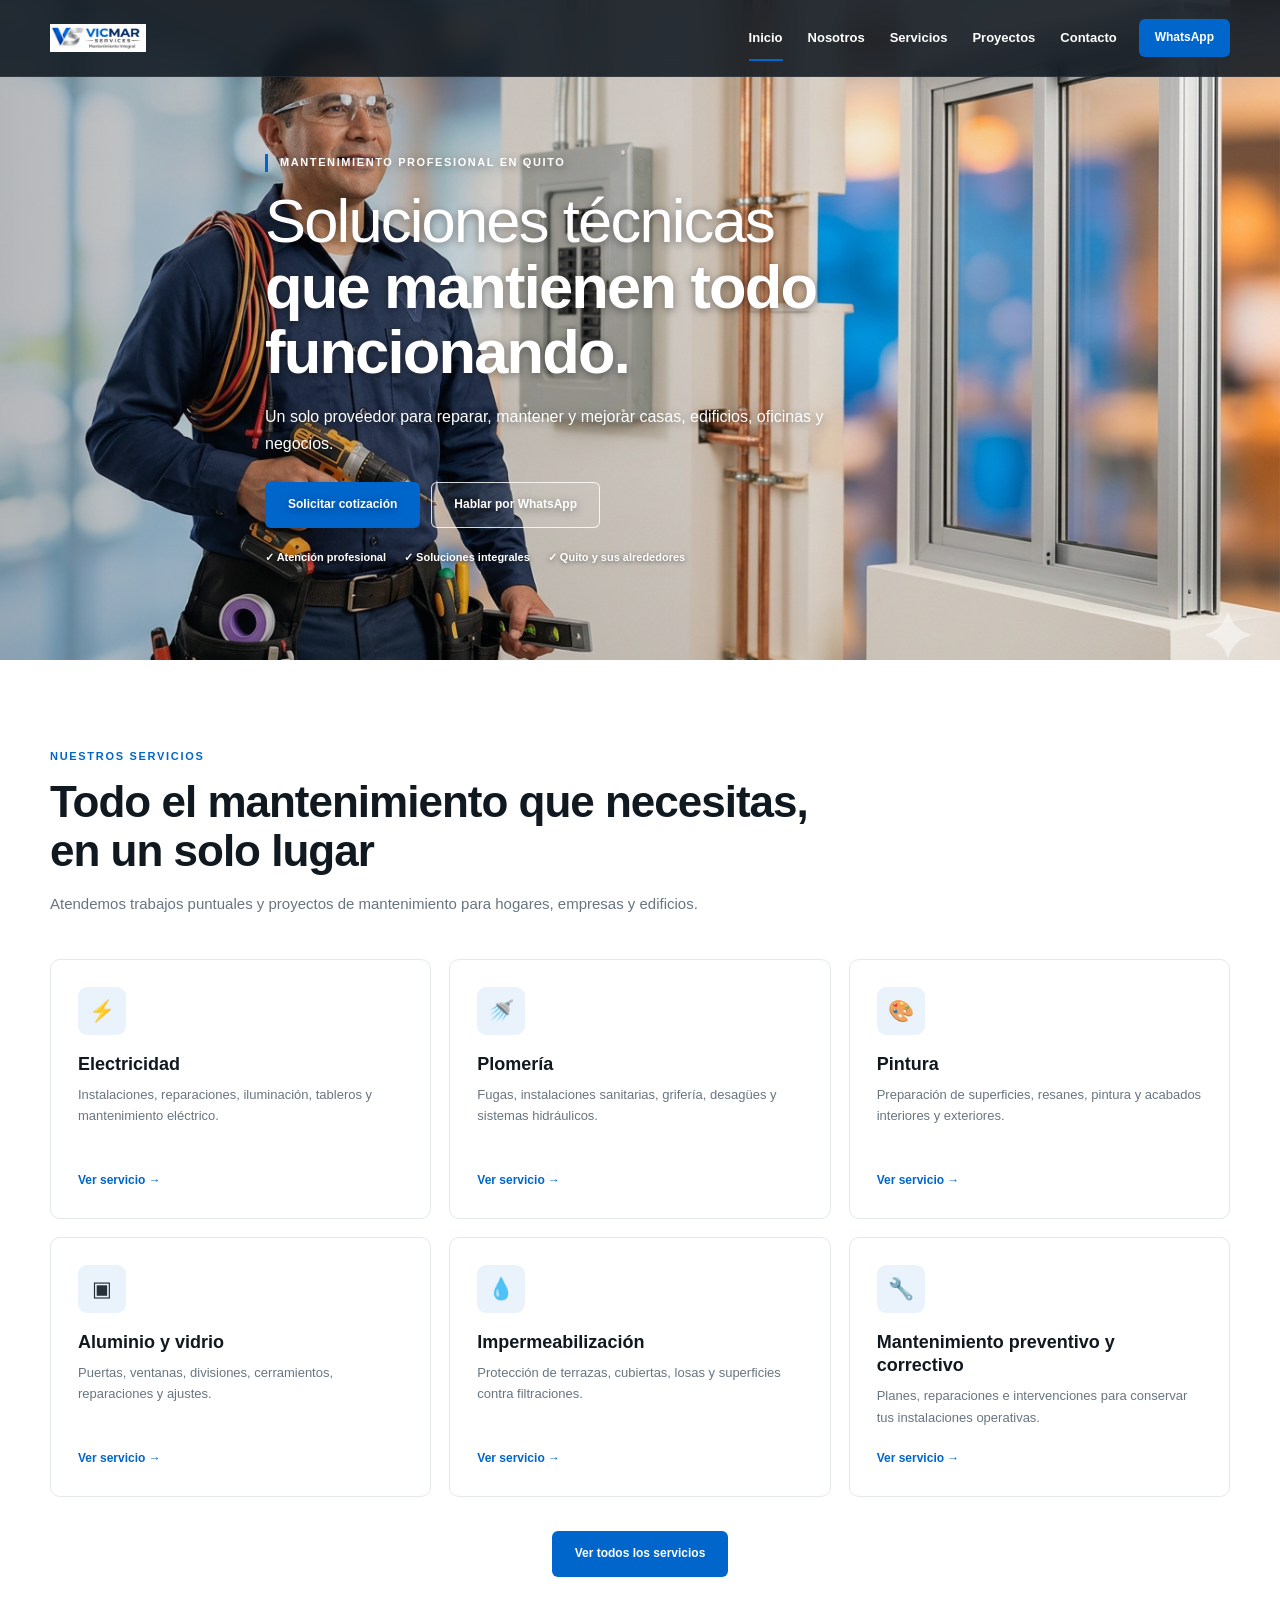
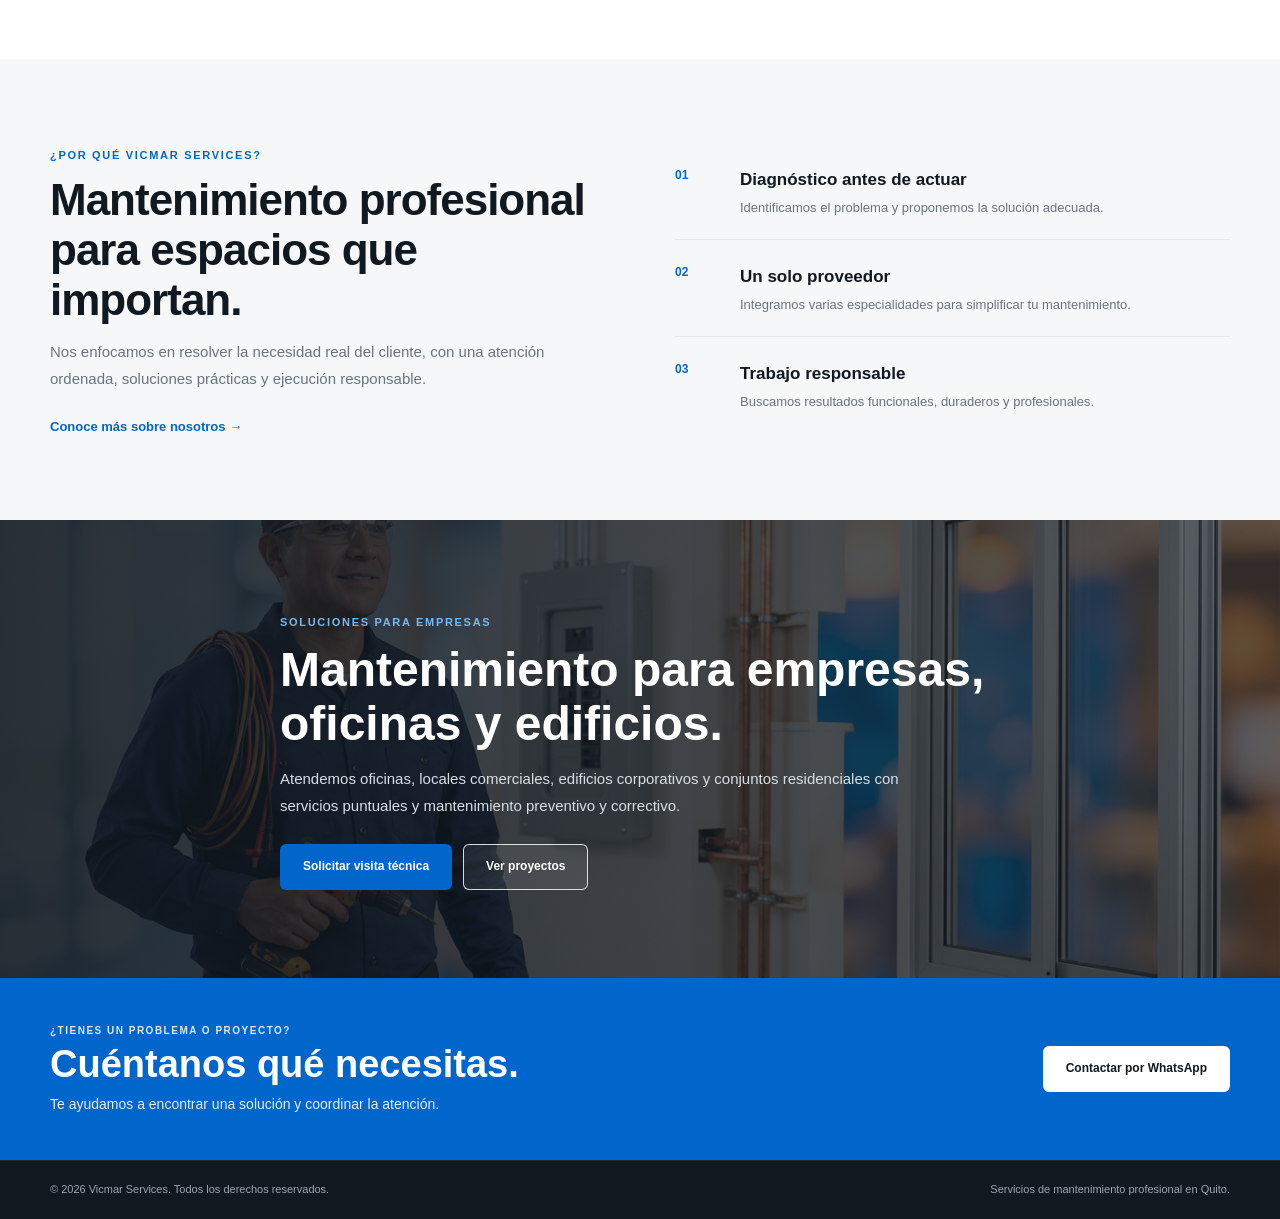
==== index.html @ e174d80f "Change brand logo image width in index.html Updated brand logo image width to 320 pixels." ====
<!DOCTYPE html>
<html lang="es">
<head>
    <meta charset="UTF-8">
    <meta name="viewport" content="width=device-width, initial-scale=1.0">

    <title>Vicmar Services | Mantenimiento Profesional en Quito</title>
    <meta name="description" content="Vicmar Services: mantenimiento profesional en Quito para casas, edificios, oficinas y negocios. Electricidad, plomería, pintura, aluminio y vidrio, impermeabilización y mantenimiento preventivo y correctivo.">
    <meta name="keywords" content="mantenimiento Quito, mantenimiento integral Quito, electricidad Quito, plomería Quito, pintura Quito, aluminio y vidrio Quito, impermeabilización Quito, Vicmar Services">
    <meta name="author" content="Vicmar Services">
    <meta name="robots" content="index, follow">
    <meta name="theme-color" content="#101820">

    <link rel="canonical" href="https://www.vicmarserv.com/">

    <meta property="og:type" content="website">
    <meta property="og:locale" content="es_EC">
    <meta property="og:title" content="Vicmar Services | Mantenimiento Profesional en Quito">
    <meta property="og:description" content="Soluciones profesionales de mantenimiento para casas, edificios, oficinas y negocios en Quito.">
    <meta property="og:url" content="https://www.vicmarserv.com/">
    <meta property="og:image" content="https://www.vicmarserv.com/img/hero.png">

    <meta name="twitter:card" content="summary_large_image">
    <meta name="twitter:title" content="Vicmar Services | Mantenimiento Profesional en Quito">
    <meta name="twitter:description" content="Mantenimiento profesional para casas, edificios, oficinas y negocios en Quito.">
    <meta name="twitter:image" content="https://www.vicmarserv.com/img/hero.png">

    <link rel="icon" href="img/icono2.png" type="image/png">
    <link rel="preload" as="image" href="img/hero.png">
    <link rel="stylesheet" href="css/style.css">

    <script type="application/ld+json">
    {
        "@context": "https://schema.org",
        "@type": "LocalBusiness",
        "name": "Vicmar Services",
        "url": "https://www.vicmarserv.com/",
        "image": "https://www.vicmarserv.com/img/hero.png",
        "telephone": "+593992705273",
        "description": "Servicios profesionales de mantenimiento para casas, edificios, oficinas y negocios en Quito.",
        "areaServed": "Quito, Ecuador",
        "priceRange": "$$"
    }
    </script>
</head>

<body>
    <a href="#contenido" class="skip-link">Ir al contenido principal</a>

    <header class="header">
        <div class="container nav-container">
            <a href="index.html" class="brand-logo" aria-label="Vicmar Services - Inicio">
                <img src="img/leyenda1.png" alt="Vicmar Services" class="brand-logo-img" width="320" height="70">
            </a>

            <nav class="nav" id="mainNav" aria-label="Navegación principal">
                <a href="index.html" class="active" aria-current="page">Inicio</a>
                <a href="nosotros.html">Nosotros</a>
                <a href="servicios.html">Servicios</a>
                <a href="proyectos.html">Proyectos</a>
                <a href="contacto.html">Contacto</a>
            </nav>

            <a href="https://wa.me/593992705273?text=Hola%20Vicmar%20Services,%20quiero%20solicitar%20información%20sobre%20un%20servicio." target="_blank" rel="noopener noreferrer" class="nav-whatsapp" aria-label="Contactar a Vicmar Services por WhatsApp">WhatsApp</a>

            <button class="menu-toggle" id="menuToggle" type="button" aria-label="Abrir menú" aria-controls="mainNav" aria-expanded="false">
                <span aria-hidden="true">☰</span>
            </button>
        </div>
    </header>

    <main id="contenido">
        <section class="hero" aria-labelledby="hero-title">
            <img src="img/hero.png" alt="Técnico de Vicmar Services realizando mantenimiento profesional" class="hero-image" fetchpriority="high" decoding="async">
            <div class="hero-overlay" aria-hidden="true"></div>

            <div class="container hero-content">
                <span class="hero-tag">MANTENIMIENTO PROFESIONAL EN QUITO</span>
                <h1 id="hero-title">Soluciones técnicas <strong>que mantienen todo funcionando.</strong></h1>
                <p>Un solo proveedor para reparar, mantener y mejorar casas, edificios, oficinas y negocios.</p>

                <div class="hero-buttons">
                    <a href="contacto.html" class="btn btn-primary">Solicitar cotización</a>
                    <a href="https://wa.me/593992705273?text=Hola%20Vicmar%20Services,%20quiero%20una%20cotización." target="_blank" rel="noopener noreferrer" class="btn btn-outline">Hablar por WhatsApp</a>
                </div>

                <div class="hero-trust" aria-label="Ventajas de Vicmar Services">
                    <span>✓ Atención profesional</span>
                    <span>✓ Soluciones integrales</span>
                    <span>✓ Quito y sus alrededores</span>
                </div>
            </div>
        </section>

        <section class="section" aria-labelledby="servicios-title">
            <div class="container">
                <div class="section-header">
                    <span class="section-tag">NUESTROS SERVICIOS</span>
                    <h2 id="servicios-title">Todo el mantenimiento que necesitas, en un solo lugar</h2>
                    <p>Atendemos trabajos puntuales y proyectos de mantenimiento para hogares, empresas y edificios.</p>
                </div>

                <div class="services-grid">
                    <article class="service-card">
                        <div class="service-icon" aria-hidden="true">⚡</div>
                        <h3>Electricidad</h3>
                        <p>Instalaciones, reparaciones, iluminación, tableros y mantenimiento eléctrico.</p>
                        <a href="servicios.html">Ver servicio →</a>
                    </article>

                    <article class="service-card">
                        <div class="service-icon" aria-hidden="true">🚿</div>
                        <h3>Plomería</h3>
                        <p>Fugas, instalaciones sanitarias, grifería, desagües y sistemas hidráulicos.</p>
                        <a href="servicios.html">Ver servicio →</a>
                    </article>

                    <article class="service-card">
                        <div class="service-icon" aria-hidden="true">🎨</div>
                        <h3>Pintura</h3>
                        <p>Preparación de superficies, resanes, pintura y acabados interiores y exteriores.</p>
                        <a href="servicios.html">Ver servicio →</a>
                    </article>

                    <article class="service-card">
                        <div class="service-icon" aria-hidden="true">▣</div>
                        <h3>Aluminio y vidrio</h3>
                        <p>Puertas, ventanas, divisiones, cerramientos, reparaciones y ajustes.</p>
                        <a href="servicios.html">Ver servicio →</a>
                    </article>

                    <article class="service-card">
                        <div class="service-icon" aria-hidden="true">💧</div>
                        <h3>Impermeabilización</h3>
                        <p>Protección de terrazas, cubiertas, losas y superficies contra filtraciones.</p>
                        <a href="servicios.html">Ver servicio →</a>
                    </article>

                    <article class="service-card">
                        <div class="service-icon" aria-hidden="true">🔧</div>
                        <h3>Mantenimiento preventivo y correctivo</h3>
                        <p>Planes, reparaciones e intervenciones para conservar tus instalaciones operativas.</p>
                        <a href="servicios.html">Ver servicio →</a>
                    </article>
                </div>

                <div class="section-action">
                    <a href="servicios.html" class="btn btn-primary">Ver todos los servicios</a>
                </div>
            </div>
        </section>

        <section class="section section-light" aria-labelledby="porque-title">
            <div class="container">
                <div class="two-columns">
                    <div>
                        <span class="section-tag">¿POR QUÉ VICMAR SERVICES?</span>
                        <h2 id="porque-title">Mantenimiento profesional para espacios que importan.</h2>
                        <p>Nos enfocamos en resolver la necesidad real del cliente, con una atención ordenada, soluciones prácticas y ejecución responsable.</p>
                        <a href="nosotros.html" class="text-link">Conoce más sobre nosotros →</a>
                    </div>

                    <div class="features">
                        <div class="feature">
                            <span aria-hidden="true">01</span>
                            <div>
                                <h3>Diagnóstico antes de actuar</h3>
                                <p>Identificamos el problema y proponemos la solución adecuada.</p>
                            </div>
                        </div>
                        <div class="feature">
                            <span aria-hidden="true">02</span>
                            <div>
                                <h3>Un solo proveedor</h3>
                                <p>Integramos varias especialidades para simplificar tu mantenimiento.</p>
                            </div>
                        </div>
                        <div class="feature">
                            <span aria-hidden="true">03</span>
                            <div>
                                <h3>Trabajo responsable</h3>
                                <p>Buscamos resultados funcionales, duraderos y profesionales.</p>
                            </div>
                        </div>
                    </div>
                </div>
            </div>
        </section>

        <section class="corporate-section" aria-labelledby="corporate-title">
            <div class="container corporate-content">
                <span class="section-tag">SOLUCIONES PARA EMPRESAS</span>
                <h2 id="corporate-title">Mantenimiento para empresas, oficinas y edificios.</h2>
                <p>Atendemos oficinas, locales comerciales, edificios corporativos y conjuntos residenciales con servicios puntuales y mantenimiento preventivo y correctivo.</p>
                <div class="hero-buttons">
                    <a href="contacto.html" class="btn btn-primary">Solicitar visita técnica</a>
                    <a href="proyectos.html" class="btn btn-outline">Ver proyectos</a>
                </div>
            </div>
        </section>

        <section class="cta" aria-labelledby="cta-title">
            <div class="container cta-content">
                <div>
                    <span>¿TIENES UN PROBLEMA O PROYECTO?</span>
                    <h2 id="cta-title">Cuéntanos qué necesitas.</h2>
                    <p>Te ayudamos a encontrar una solución y coordinar la atención.</p>
                </div>
                <a href="https://wa.me/593992705273?text=Hola%20Vicmar%20Services,%20quiero%20solicitar%20un%20servicio." target="_blank" rel="noopener noreferrer" class="btn btn-white" aria-label="Contactar a Vicmar Services por WhatsApp">Contactar por WhatsApp</a>
            </div>
        </section>
    </main>

    <footer class="footer-bottom">
        <div class="footer-bottom-container">
            <p>© 2026 Vicmar Services. Todos los derechos reservados.</p>
            <p>Servicios de mantenimiento profesional en Quito.</p>
        </div>
    </footer>

    <script src="js/main.js"></script>
</body>
</html>
---- css/style.css ----
/* =========================================================
   VICMAR SERVICES — STYLE.CSS PRO FINAL
   Diseño corporativo · Conversión · Responsive
========================================================= */
:root{--blue:#0066cc;--blue-dark:#0052a3;--blue-light:#eaf3fb;--dark:#101820;--dark-soft:#1c2933;--text:#27313a;--text-light:#687580;--white:#fff;--light:#f5f7f9;--border:#e3e8ec;--radius:10px;--shadow:0 12px 32px rgba(16,24,32,.09);--transition:.3s ease}
*{margin:0;padding:0;box-sizing:border-box}
html{scroll-behavior:smooth}
body{font-family:Arial,Helvetica,sans-serif;color:var(--text);background:var(--white);line-height:1.6;overflow-x:hidden}
img{display:block;max-width:100%}a{color:inherit;text-decoration:none}button,input,textarea{font:inherit}button{border:0}
.container{width:min(1180px,calc(100% - 50px));margin:auto}

/* HEADER */
.header{position:absolute;inset:0 0 auto;width:100%;z-index:1000;background:rgba(16,24,32,.88);backdrop-filter:blur(10px);border-bottom:1px solid rgba(255,255,255,.08)}
.nav-container{min-height:76px;display:flex;align-items:center;gap:22px}
.brand-logo{display:flex;align-items:center;flex:0 0 138px;width:138px;height:76px}
.brand-logo-img{width:auto;height:28px;max-width:128px;object-fit:contain}
.nav{display:flex;align-items:center;justify-content:flex-end;gap:25px;margin-left:auto}
.nav a{position:relative;display:flex;align-items:center;height:76px;color:#fff;font-size:13px;font-weight:600;white-space:nowrap;transition:color var(--transition)}
.nav a:after{content:"";position:absolute;left:0;bottom:15px;width:0;height:2px;background:var(--blue);transition:width var(--transition)}
.nav a:hover:after,.nav a.active:after{width:100%}
.nav-whatsapp{display:inline-flex;align-items:center;justify-content:center;height:38px;padding:0 16px;background:var(--blue);color:#fff;border-radius:6px;font-size:12px;font-weight:700;white-space:nowrap;transition:all var(--transition)}
.nav-whatsapp:hover{background:var(--blue-dark);transform:translateY(-2px)}
.menu-toggle{display:none;width:42px;height:42px;margin-left:auto;background:transparent;color:#fff;font-size:27px;cursor:pointer}

/* HERO */
.hero{position:relative;min-height:660px;display:flex;align-items:center;overflow:hidden;background:var(--dark)}
.hero-image{position:absolute;inset:0;width:100%;height:100%;max-width:none;object-fit:cover;object-position:center center;z-index:0}
.hero-overlay{position:absolute;inset:0;z-index:1;background:linear-gradient(90deg,rgba(10,18,25,.30) 0%,rgba(10,18,25,.13) 40%,rgba(10,18,25,.035) 72%,rgba(10,18,25,0) 100%)}
.hero-content{position:relative;z-index:2;max-width:750px;padding-top:55px;color:#fff;text-shadow:0 2px 8px rgba(0,0,0,.42);animation:fadeUp .8s ease both}
.hero-tag{display:inline-block;margin-bottom:16px;padding-left:12px;border-left:3px solid var(--blue);color:#fff;font-size:11px;font-weight:800;letter-spacing:1.6px}
.hero h1{margin:0 0 19px;color:#fff;font-size:clamp(40px,4.8vw,64px);line-height:1.07;letter-spacing:-1.8px;font-weight:400}
.hero h1 strong{display:block;font-weight:800}
.hero p{max-width:590px;margin:0 0 25px;color:#fff;font-size:16px;line-height:1.65}
.hero-buttons{display:flex;align-items:center;gap:11px;flex-wrap:wrap}
.btn{min-height:46px;display:inline-flex;align-items:center;justify-content:center;padding:0 22px;border:1px solid transparent;border-radius:6px;font-size:12px;font-weight:700;cursor:pointer;transition:all var(--transition)}
.btn-primary{background:var(--blue);color:#fff}.btn-primary:hover{background:var(--blue-dark);transform:translateY(-2px);box-shadow:0 8px 20px rgba(0,102,204,.25)}
.btn-outline{background:rgba(255,255,255,.08);border-color:rgba(255,255,255,.82);color:#fff}.btn-outline:hover{background:#fff;color:var(--dark)}
.btn-white{background:#fff;color:var(--dark)}.btn-white:hover{transform:translateY(-2px)}
.hero-trust{display:flex;flex-wrap:wrap;gap:8px 18px;margin-top:21px;color:#fff;font-size:11px;font-weight:700;text-shadow:0 1px 5px rgba(0,0,0,.55)}
.hero-trust span{display:inline-flex;align-items:center;gap:5px}

/* SECCIONES */
.section{padding:82px 0}.section-light{background:var(--light)}
.section-header{max-width:760px;margin-bottom:42px}.section-tag{display:inline-block;margin-bottom:11px;color:var(--blue);font-size:11px;font-weight:800;letter-spacing:1.7px}
.section-header h2,.two-columns h2,.contact-info h2{margin:0 0 15px;color:var(--dark);font-size:clamp(30px,3.8vw,44px);line-height:1.13;letter-spacing:-1px}
.section-header p{color:var(--text-light);font-size:15px;line-height:1.7}.section-action{display:flex;justify-content:center;margin-top:34px}

/* SERVICIOS */
.services-grid{display:grid;grid-template-columns:repeat(3,1fr);gap:18px}.service-card{display:flex;flex-direction:column;padding:27px;min-height:260px;background:#fff;border:1px solid var(--border);border-radius:var(--radius);transition:all var(--transition)}
.service-card:hover{transform:translateY(-5px);border-color:rgba(0,102,204,.25);box-shadow:var(--shadow)}.service-icon{width:48px;height:48px;display:flex;align-items:center;justify-content:center;margin-bottom:18px;background:var(--blue-light);border-radius:9px;font-size:21px}.service-card h3{margin-bottom:8px;color:var(--dark);font-size:18px;line-height:1.3}.service-card p{margin-bottom:16px;color:var(--text-light);font-size:13px;line-height:1.65}.service-card a{margin-top:auto;color:var(--blue);font-size:12px;font-weight:700}.service-card a:hover{color:var(--blue-dark)}

/* DOS COLUMNAS */
.two-columns{display:grid;grid-template-columns:1fr 1fr;gap:70px;align-items:center}.two-columns>div:first-child>p{max-width:620px;margin-bottom:21px;color:var(--text-light);font-size:15px;line-height:1.75}.text-link{color:var(--blue);font-size:13px;font-weight:700}.text-link:hover{color:var(--blue-dark)}.features{display:flex;flex-direction:column;gap:23px}.feature{display:grid;grid-template-columns:48px 1fr;gap:17px;padding-bottom:21px;border-bottom:1px solid var(--border)}.feature:last-child{padding-bottom:0;border-bottom:0}.feature>span{color:var(--blue);font-size:12px;font-weight:800}.feature h3{margin-bottom:4px;color:var(--dark);font-size:17px}.feature p{color:var(--text-light);font-size:13px}

/* CORPORATIVO */
.corporate-section{position:relative;padding:88px 0;color:#fff;background:linear-gradient(90deg,rgba(16,24,32,.90),rgba(16,24,32,.66)),url("../img/hero.png") center/cover no-repeat}.corporate-content{max-width:720px}.corporate-content .section-tag{color:#78baf0}.corporate-content h2{margin-bottom:16px;font-size:clamp(32px,4vw,48px);line-height:1.12}.corporate-content p{max-width:640px;margin-bottom:25px;color:#d7dfe6;font-size:15px;line-height:1.75}

/* CTA */
.cta{padding:45px 0;background:var(--blue);color:#fff}.cta-content{display:flex;align-items:center;justify-content:space-between;gap:28px}.cta-content>div>span{display:block;margin-bottom:5px;color:#d8eaff;font-size:10px;font-weight:800;letter-spacing:1.5px}.cta h2{font-size:clamp(27px,3.5vw,38px);line-height:1.1}.cta p{margin-top:7px;color:#e2efff;font-size:14px}

/* PAGINAS INTERNAS */
.page-hero{padding:150px 0 75px;color:#fff;background:linear-gradient(135deg,#101820,#1c2c38)}.page-hero .section-tag{color:#72b6ed}.page-hero h1{max-width:850px;margin-bottom:15px;font-size:clamp(40px,5vw,60px);line-height:1.1;letter-spacing:-1.5px}.page-hero p{max-width:680px;color:#cbd4dc;font-size:16px}.services-list{display:flex;flex-direction:column}.service-large{display:grid;grid-template-columns:90px 1fr;gap:30px;padding:40px 0;border-bottom:1px solid var(--border)}.service-large:first-child{padding-top:0}.service-large:last-child{border-bottom:0}.service-large-icon{width:66px;height:66px;display:flex;align-items:center;justify-content:center;background:var(--blue-light);border-radius:9px;font-size:28px}.service-number{color:var(--blue);font-size:11px;font-weight:800;letter-spacing:1px}.service-large h2{margin:5px 0 10px;color:var(--dark);font-size:28px}.service-large p{max-width:760px;color:var(--text-light);font-size:14px;line-height:1.8}

/* PROYECTOS */
.projects-grid{display:grid;grid-template-columns:repeat(3,1fr);gap:20px}.project-card{overflow:hidden;background:#fff;border:1px solid var(--border);border-radius:var(--radius);transition:all var(--transition)}.project-card:hover{transform:translateY(-5px);box-shadow:var(--shadow)}.project-image{height:225px;overflow:hidden;background:#e8edf1}.project-image img{width:100%;height:100%;object-fit:cover;transition:transform .5s ease}.project-card:hover .project-image img{transform:scale(1.05)}.project-content{padding:21px}.project-content span{color:var(--blue);font-size:10px;font-weight:800;letter-spacing:1px;text-transform:uppercase}.project-content h3{margin:7px 0;color:var(--dark);font-size:19px}.project-content p{color:var(--text-light);font-size:13px}

/* NOSOTROS */
.about-section{align-items:start}.about-section p{max-width:650px}.about-box{display:grid;grid-template-columns:repeat(2,1fr);gap:1px;background:var(--border);border:1px solid var(--border)}.about-box div{min-height:150px;display:flex;flex-direction:column;justify-content:center;padding:28px;background:#fff}.about-box strong{margin-bottom:7px;color:var(--blue);font-size:26px}.about-box span{color:var(--dark);font-size:13px;font-weight:700}.values-grid{display:grid;grid-template-columns:repeat(3,1fr);gap:20px}.value-card{padding:30px;background:#fff;border:1px solid var(--border);border-radius:var(--radius)}.value-card>span{display:block;margin-bottom:26px;color:var(--blue);font-size:12px;font-weight:800}.value-card h3{margin-bottom:8px;color:var(--dark);font-size:20px}.value-card p{color:var(--text-light);font-size:13px;line-height:1.7}

/* CONTACTO */
.contact-grid{display:grid;grid-template-columns:.85fr 1.15fr;gap:65px;align-items:start}.contact-info>p{max-width:480px;margin-bottom:30px;color:var(--text-light);font-size:14px}.contact-item{display:flex;align-items:flex-start;gap:14px;margin-bottom:19px}.contact-item>span{width:40px;height:40px;flex-shrink:0;display:flex;align-items:center;justify-content:center;background:var(--blue-light);border-radius:6px}.contact-item strong{display:block;margin-bottom:2px;color:var(--dark);font-size:13px}.contact-item p,.contact-item a{color:var(--text-light);font-size:13px}.contact-item a:hover{color:var(--blue)}.contact-form-box{padding:34px;background:#fff;border:1px solid var(--border);border-radius:var(--radius);box-shadow:0 12px 40px rgba(16,24,32,.06)}.contact-form{display:flex;flex-direction:column;gap:17px}.form-group{display:flex;flex-direction:column;gap:6px}.form-group label{color:var(--dark);font-size:12px;font-weight:700}.form-group input,.form-group textarea{width:100%;padding:13px 14px;border:1px solid #d7dee4;border-radius:5px;outline:none;background:#fff;color:var(--text);font-size:13px;transition:all var(--transition)}.form-group textarea{min-height:135px;resize:vertical}.form-group input:focus,.form-group textarea:focus{border-color:var(--blue);box-shadow:0 0 0 3px rgba(0,102,204,.08)}.form-button{width:100%;border:0}.form-button:disabled{opacity:.6;cursor:not-allowed}.form-message{min-height:20px;font-size:12px}.form-message.success{color:#198754}.form-message.error{color:#dc3545}

/* FOOTER */
.footer-bottom{width:100%;background:var(--dark);border-top:1px solid rgba(255,255,255,.08)}.footer-bottom-container{width:min(1180px,calc(100% - 50px));min-height:58px;margin:auto;display:flex;align-items:center;justify-content:space-between;gap:20px}.footer-bottom p{margin:0;color:#9ca6af;font-size:11px;line-height:1.4}

/* ACCESIBILIDAD + ANIMACION */
.skip-link{position:fixed;left:12px;top:-60px;z-index:3000;padding:10px 14px;background:var(--dark);color:#fff;border-radius:5px;font-size:12px}.skip-link:focus{top:12px}:focus-visible{outline:3px solid rgba(0,102,204,.45);outline-offset:3px}@keyframes fadeUp{from{opacity:0;transform:translateY(20px)}to{opacity:1;transform:translateY(0)}}::selection{background:var(--blue);color:#fff}

/* TABLET */
@media(max-width:1000px){.container{width:min(900px,calc(100% - 40px))}.brand-logo{flex-basis:125px;width:125px}.brand-logo-img{height:27px;max-width:115px}.nav{gap:18px}.nav-whatsapp{display:none}.services-grid,.projects-grid{grid-template-columns:repeat(2,1fr)}.two-columns{gap:45px}.contact-grid{gap:45px}}

/* MOVIL */
@media(max-width:760px){
.container{width:calc(100% - 34px)}.nav-container{min-height:70px}.brand-logo{width:125px;height:70px}.brand-logo-img{height:26px;max-width:112px}.menu-toggle{display:block}
.nav{position:absolute;top:70px;left:17px;right:17px;display:none;flex-direction:column;align-items:stretch;gap:0;margin:0;padding:10px;background:var(--dark);border:1px solid rgba(255,255,255,.08);border-radius:8px;box-shadow:0 15px 35px rgba(0,0,0,.25)}.nav.nav-open{display:flex}.nav a{height:auto;padding:12px;font-size:13px}.nav a:after{display:none}.nav a:hover,.nav a.active{background:rgba(255,255,255,.06);border-radius:5px}
.hero{min-height:615px}.hero-image{object-position:center center}.hero-overlay{background:linear-gradient(90deg,rgba(10,18,25,.34) 0%,rgba(10,18,25,.15) 58%,rgba(10,18,25,0) 100%)}.hero-content{padding-top:45px;max-width:100%}.hero-tag{font-size:9.5px;letter-spacing:1.2px;margin-bottom:14px}.hero h1{font-size:38px;letter-spacing:-1.2px;margin-bottom:17px}.hero p{font-size:14.5px;line-height:1.6;margin-bottom:22px}.hero-buttons{flex-direction:column;align-items:stretch;max-width:310px;gap:9px}.hero-buttons .btn{width:100%}.hero-trust{flex-direction:column;align-items:flex-start;gap:6px;margin-top:17px;font-size:10px}
.section{padding:68px 0}.section-header{margin-bottom:34px}.services-grid,.projects-grid{grid-template-columns:1fr}.service-card{min-height:auto}.two-columns{grid-template-columns:1fr;gap:42px}.corporate-section{padding:70px 0}.cta{padding:42px 0}.cta-content{flex-direction:column;align-items:flex-start}.page-hero{padding:130px 0 62px}.page-hero h1{font-size:38px}.service-large{grid-template-columns:1fr;gap:17px;padding:34px 0}.service-large-icon{width:60px;height:60px}.about-box,.values-grid{grid-template-columns:1fr}.contact-grid{grid-template-columns:1fr;gap:42px}.contact-form-box{padding:24px}.footer-bottom-container{width:calc(100% - 34px);min-height:62px;flex-direction:column;justify-content:center;padding:11px 0;text-align:center;gap:4px}
}

/* TELEFONO PEQUEÑO */
@media(max-width:420px){.container{width:calc(100% - 28px)}.brand-logo{width:115px}.brand-logo-img{height:24px;max-width:102px}.hero{min-height:595px}.hero h1{font-size:34px}.hero p{font-size:14px}.section-header h2,.two-columns h2,.contact-info h2{font-size:29px}.page-hero h1{font-size:34px}.contact-form-box{padding:20px}}

@media(prefers-reduced-motion:reduce){html{scroll-behavior:auto}*,*:before,*:after{animation:none!important;transition:none!important}}
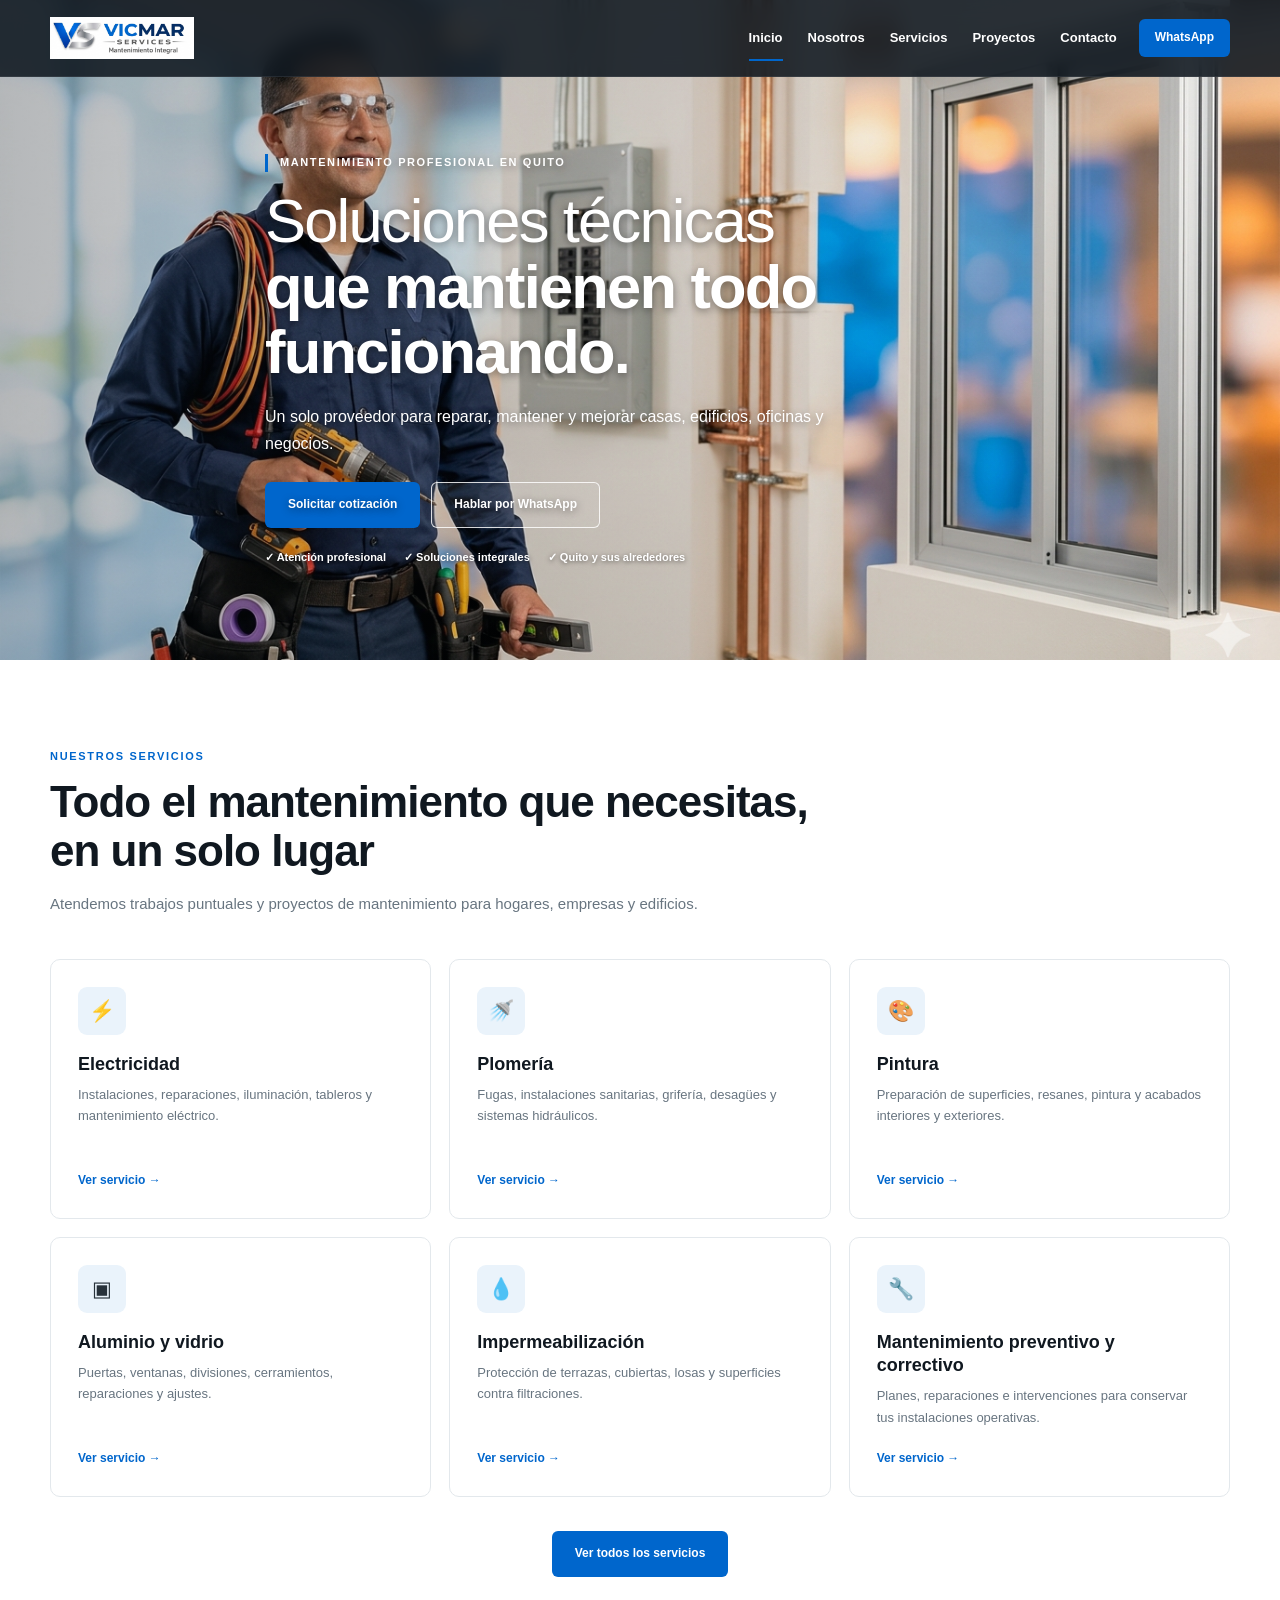
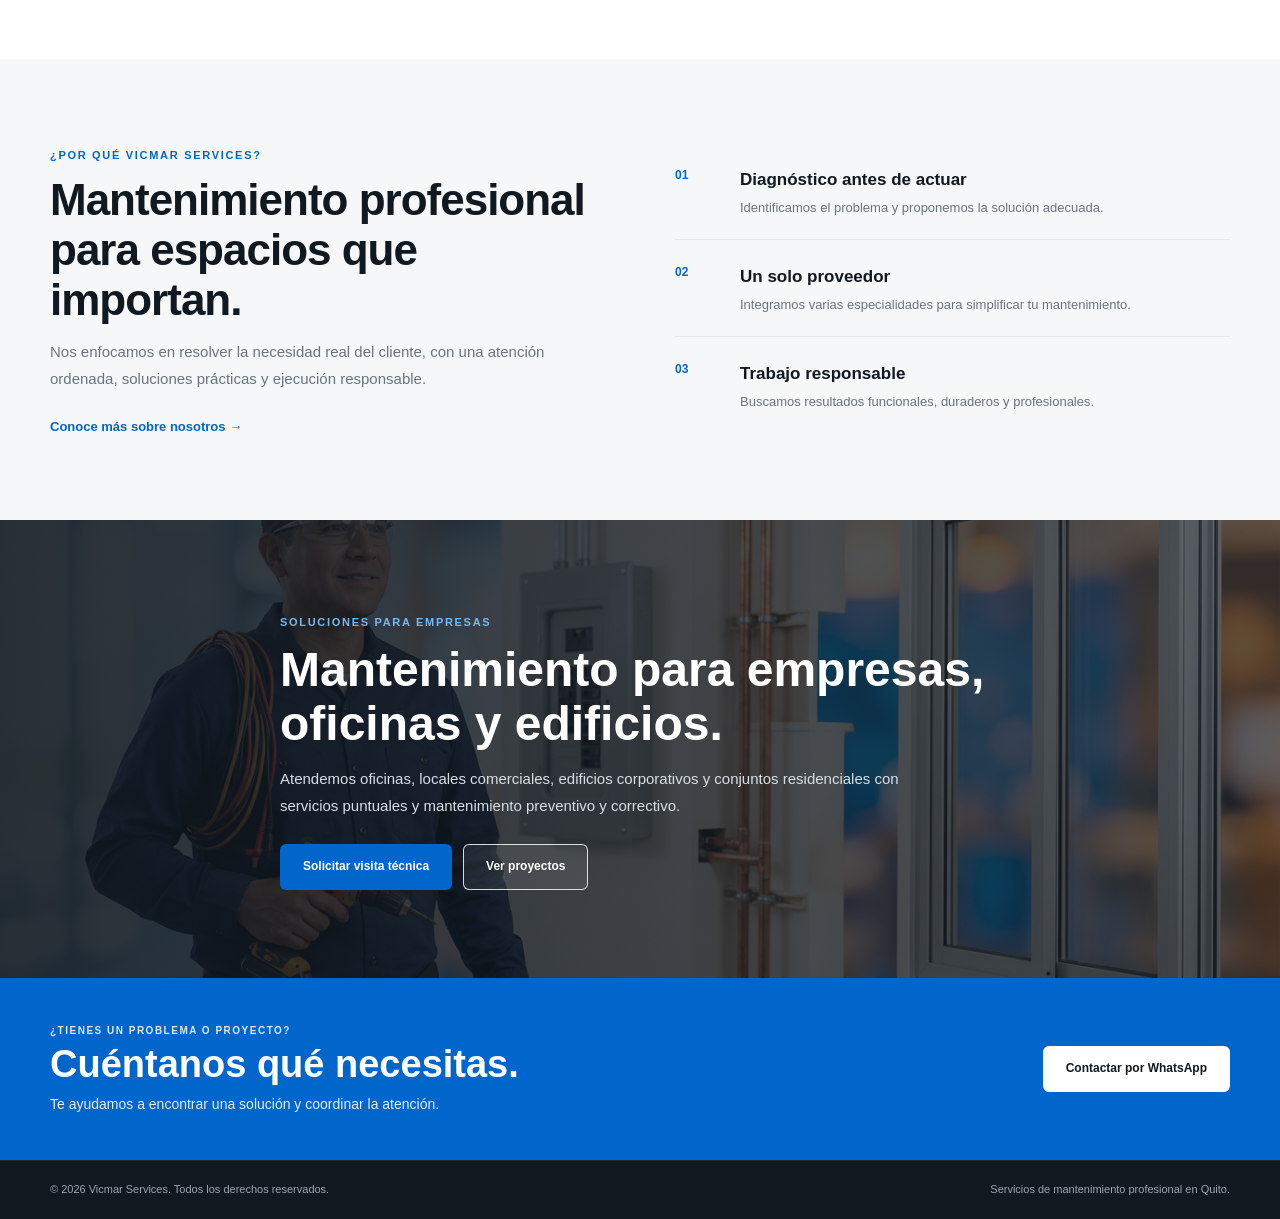
==== commit 625cdc70: "fix: agrandar leyenda1 en encabezado del index" ====
--- a/index.html
+++ b/index.html
@@ -3,221 +3,104 @@
 <head>
     <meta charset="UTF-8">
     <meta name="viewport" content="width=device-width, initial-scale=1.0">
-
     <title>Vicmar Services | Mantenimiento Profesional en Quito</title>
     <meta name="description" content="Vicmar Services: mantenimiento profesional en Quito para casas, edificios, oficinas y negocios. Electricidad, plomería, pintura, aluminio y vidrio, impermeabilización y mantenimiento preventivo y correctivo.">
     <meta name="keywords" content="mantenimiento Quito, mantenimiento integral Quito, electricidad Quito, plomería Quito, pintura Quito, aluminio y vidrio Quito, impermeabilización Quito, Vicmar Services">
     <meta name="author" content="Vicmar Services">
     <meta name="robots" content="index, follow">
     <meta name="theme-color" content="#101820">
-
     <link rel="canonical" href="https://www.vicmarserv.com/">
-
     <meta property="og:type" content="website">
     <meta property="og:locale" content="es_EC">
     <meta property="og:title" content="Vicmar Services | Mantenimiento Profesional en Quito">
     <meta property="og:description" content="Soluciones profesionales de mantenimiento para casas, edificios, oficinas y negocios en Quito.">
     <meta property="og:url" content="https://www.vicmarserv.com/">
     <meta property="og:image" content="https://www.vicmarserv.com/img/hero.png">
-
     <meta name="twitter:card" content="summary_large_image">
     <meta name="twitter:title" content="Vicmar Services | Mantenimiento Profesional en Quito">
     <meta name="twitter:description" content="Mantenimiento profesional para casas, edificios, oficinas y negocios en Quito.">
     <meta name="twitter:image" content="https://www.vicmarserv.com/img/hero.png">
-
     <link rel="icon" href="img/icono2.png" type="image/png">
     <link rel="preload" as="image" href="img/hero.png">
     <link rel="stylesheet" href="css/style.css">
-
+    <style>
+        /* Leyenda 1: tamaño optimizado para el encabezado del inicio */
+        .header .brand-logo-img{width:auto;height:42px;max-width:205px;object-fit:contain}
+        @media(max-width:1000px){.header .brand-logo-img{height:37px;max-width:180px}}
+        @media(max-width:760px){.header .brand-logo-img{height:34px;max-width:165px}}
+        @media(max-width:420px){.header .brand-logo-img{height:31px;max-width:150px}}
+    </style>
     <script type="application/ld+json">
     {
-        "@context": "https://schema.org",
-        "@type": "LocalBusiness",
-        "name": "Vicmar Services",
-        "url": "https://www.vicmarserv.com/",
-        "image": "https://www.vicmarserv.com/img/hero.png",
-        "telephone": "+593992705273",
-        "description": "Servicios profesionales de mantenimiento para casas, edificios, oficinas y negocios en Quito.",
-        "areaServed": "Quito, Ecuador",
-        "priceRange": "$$"
+        "@context":"https://schema.org",
+        "@type":"LocalBusiness",
+        "name":"Vicmar Services",
+        "url":"https://www.vicmarserv.com/",
+        "image":"https://www.vicmarserv.com/img/hero.png",
+        "telephone":"+593992705273",
+        "description":"Servicios profesionales de mantenimiento para casas, edificios, oficinas y negocios en Quito.",
+        "areaServed":"Quito, Ecuador",
+        "priceRange":"$$"
     }
     </script>
 </head>
-
 <body>
-    <a href="#contenido" class="skip-link">Ir al contenido principal</a>
-
-    <header class="header">
-        <div class="container nav-container">
-            <a href="index.html" class="brand-logo" aria-label="Vicmar Services - Inicio">
-                <img src="img/leyenda1.png" alt="Vicmar Services" class="brand-logo-img" width="320" height="70">
-            </a>
-
-            <nav class="nav" id="mainNav" aria-label="Navegación principal">
-                <a href="index.html" class="active" aria-current="page">Inicio</a>
-                <a href="nosotros.html">Nosotros</a>
-                <a href="servicios.html">Servicios</a>
-                <a href="proyectos.html">Proyectos</a>
-                <a href="contacto.html">Contacto</a>
-            </nav>
-
-            <a href="https://wa.me/593992705273?text=Hola%20Vicmar%20Services,%20quiero%20solicitar%20información%20sobre%20un%20servicio." target="_blank" rel="noopener noreferrer" class="nav-whatsapp" aria-label="Contactar a Vicmar Services por WhatsApp">WhatsApp</a>
-
-            <button class="menu-toggle" id="menuToggle" type="button" aria-label="Abrir menú" aria-controls="mainNav" aria-expanded="false">
-                <span aria-hidden="true">☰</span>
-            </button>
+<a href="#contenido" class="skip-link">Ir al contenido principal</a>
+<header class="header">
+    <div class="container nav-container">
+        <a href="index.html" class="brand-logo" aria-label="Vicmar Services - Inicio">
+            <img src="img/leyenda1.png" alt="Vicmar Services" class="brand-logo-img" width="320" height="70">
+        </a>
+        <nav class="nav" id="mainNav" aria-label="Navegación principal">
+            <a href="index.html" class="active" aria-current="page">Inicio</a>
+            <a href="nosotros.html">Nosotros</a>
+            <a href="servicios.html">Servicios</a>
+            <a href="proyectos.html">Proyectos</a>
+            <a href="contacto.html">Contacto</a>
+        </nav>
+        <a href="https://wa.me/593992705273?text=Hola%20Vicmar%20Services,%20quiero%20solicitar%20información%20sobre%20un%20servicio." target="_blank" rel="noopener noreferrer" class="nav-whatsapp" aria-label="Contactar a Vicmar Services por WhatsApp">WhatsApp</a>
+        <button class="menu-toggle" id="menuToggle" type="button" aria-label="Abrir menú" aria-controls="mainNav" aria-expanded="false"><span aria-hidden="true">☰</span></button>
+    </div>
+</header>
+<main id="contenido">
+<section class="hero" aria-labelledby="hero-title">
+    <img src="img/hero.png" alt="Técnico de Vicmar Services realizando mantenimiento profesional" class="hero-image" fetchpriority="high" decoding="async">
+    <div class="hero-overlay" aria-hidden="true"></div>
+    <div class="container hero-content">
+        <span class="hero-tag">MANTENIMIENTO PROFESIONAL EN QUITO</span>
+        <h1 id="hero-title">Soluciones técnicas <strong>que mantienen todo funcionando.</strong></h1>
+        <p>Un solo proveedor para reparar, mantener y mejorar casas, edificios, oficinas y negocios.</p>
+        <div class="hero-buttons">
+            <a href="contacto.html" class="btn btn-primary">Solicitar cotización</a>
+            <a href="https://wa.me/593992705273?text=Hola%20Vicmar%20Services,%20quiero%20una%20cotización." target="_blank" rel="noopener noreferrer" class="btn btn-outline">Hablar por WhatsApp</a>
         </div>
-    </header>
-
-    <main id="contenido">
-        <section class="hero" aria-labelledby="hero-title">
-            <img src="img/hero.png" alt="Técnico de Vicmar Services realizando mantenimiento profesional" class="hero-image" fetchpriority="high" decoding="async">
-            <div class="hero-overlay" aria-hidden="true"></div>
-
-            <div class="container hero-content">
-                <span class="hero-tag">MANTENIMIENTO PROFESIONAL EN QUITO</span>
-                <h1 id="hero-title">Soluciones técnicas <strong>que mantienen todo funcionando.</strong></h1>
-                <p>Un solo proveedor para reparar, mantener y mejorar casas, edificios, oficinas y negocios.</p>
-
-                <div class="hero-buttons">
-                    <a href="contacto.html" class="btn btn-primary">Solicitar cotización</a>
-                    <a href="https://wa.me/593992705273?text=Hola%20Vicmar%20Services,%20quiero%20una%20cotización." target="_blank" rel="noopener noreferrer" class="btn btn-outline">Hablar por WhatsApp</a>
-                </div>
-
-                <div class="hero-trust" aria-label="Ventajas de Vicmar Services">
-                    <span>✓ Atención profesional</span>
-                    <span>✓ Soluciones integrales</span>
-                    <span>✓ Quito y sus alrededores</span>
-                </div>
-            </div>
-        </section>
-
-        <section class="section" aria-labelledby="servicios-title">
-            <div class="container">
-                <div class="section-header">
-                    <span class="section-tag">NUESTROS SERVICIOS</span>
-                    <h2 id="servicios-title">Todo el mantenimiento que necesitas, en un solo lugar</h2>
-                    <p>Atendemos trabajos puntuales y proyectos de mantenimiento para hogares, empresas y edificios.</p>
-                </div>
-
-                <div class="services-grid">
-                    <article class="service-card">
-                        <div class="service-icon" aria-hidden="true">⚡</div>
-                        <h3>Electricidad</h3>
-                        <p>Instalaciones, reparaciones, iluminación, tableros y mantenimiento eléctrico.</p>
-                        <a href="servicios.html">Ver servicio →</a>
-                    </article>
-
-                    <article class="service-card">
-                        <div class="service-icon" aria-hidden="true">🚿</div>
-                        <h3>Plomería</h3>
-                        <p>Fugas, instalaciones sanitarias, grifería, desagües y sistemas hidráulicos.</p>
-                        <a href="servicios.html">Ver servicio →</a>
-                    </article>
-
-                    <article class="service-card">
-                        <div class="service-icon" aria-hidden="true">🎨</div>
-                        <h3>Pintura</h3>
-                        <p>Preparación de superficies, resanes, pintura y acabados interiores y exteriores.</p>
-                        <a href="servicios.html">Ver servicio →</a>
-                    </article>
-
-                    <article class="service-card">
-                        <div class="service-icon" aria-hidden="true">▣</div>
-                        <h3>Aluminio y vidrio</h3>
-                        <p>Puertas, ventanas, divisiones, cerramientos, reparaciones y ajustes.</p>
-                        <a href="servicios.html">Ver servicio →</a>
-                    </article>
-
-                    <article class="service-card">
-                        <div class="service-icon" aria-hidden="true">💧</div>
-                        <h3>Impermeabilización</h3>
-                        <p>Protección de terrazas, cubiertas, losas y superficies contra filtraciones.</p>
-                        <a href="servicios.html">Ver servicio →</a>
-                    </article>
-
-                    <article class="service-card">
-                        <div class="service-icon" aria-hidden="true">🔧</div>
-                        <h3>Mantenimiento preventivo y correctivo</h3>
-                        <p>Planes, reparaciones e intervenciones para conservar tus instalaciones operativas.</p>
-                        <a href="servicios.html">Ver servicio →</a>
-                    </article>
-                </div>
-
-                <div class="section-action">
-                    <a href="servicios.html" class="btn btn-primary">Ver todos los servicios</a>
-                </div>
-            </div>
-        </section>
-
-        <section class="section section-light" aria-labelledby="porque-title">
-            <div class="container">
-                <div class="two-columns">
-                    <div>
-                        <span class="section-tag">¿POR QUÉ VICMAR SERVICES?</span>
-                        <h2 id="porque-title">Mantenimiento profesional para espacios que importan.</h2>
-                        <p>Nos enfocamos en resolver la necesidad real del cliente, con una atención ordenada, soluciones prácticas y ejecución responsable.</p>
-                        <a href="nosotros.html" class="text-link">Conoce más sobre nosotros →</a>
-                    </div>
-
-                    <div class="features">
-                        <div class="feature">
-                            <span aria-hidden="true">01</span>
-                            <div>
-                                <h3>Diagnóstico antes de actuar</h3>
-                                <p>Identificamos el problema y proponemos la solución adecuada.</p>
-                            </div>
-                        </div>
-                        <div class="feature">
-                            <span aria-hidden="true">02</span>
-                            <div>
-                                <h3>Un solo proveedor</h3>
-                                <p>Integramos varias especialidades para simplificar tu mantenimiento.</p>
-                            </div>
-                        </div>
-                        <div class="feature">
-                            <span aria-hidden="true">03</span>
-                            <div>
-                                <h3>Trabajo responsable</h3>
-                                <p>Buscamos resultados funcionales, duraderos y profesionales.</p>
-                            </div>
-                        </div>
-                    </div>
-                </div>
-            </div>
-        </section>
-
-        <section class="corporate-section" aria-labelledby="corporate-title">
-            <div class="container corporate-content">
-                <span class="section-tag">SOLUCIONES PARA EMPRESAS</span>
-                <h2 id="corporate-title">Mantenimiento para empresas, oficinas y edificios.</h2>
-                <p>Atendemos oficinas, locales comerciales, edificios corporativos y conjuntos residenciales con servicios puntuales y mantenimiento preventivo y correctivo.</p>
-                <div class="hero-buttons">
-                    <a href="contacto.html" class="btn btn-primary">Solicitar visita técnica</a>
-                    <a href="proyectos.html" class="btn btn-outline">Ver proyectos</a>
-                </div>
-            </div>
-        </section>
-
-        <section class="cta" aria-labelledby="cta-title">
-            <div class="container cta-content">
-                <div>
-                    <span>¿TIENES UN PROBLEMA O PROYECTO?</span>
-                    <h2 id="cta-title">Cuéntanos qué necesitas.</h2>
-                    <p>Te ayudamos a encontrar una solución y coordinar la atención.</p>
-                </div>
-                <a href="https://wa.me/593992705273?text=Hola%20Vicmar%20Services,%20quiero%20solicitar%20un%20servicio." target="_blank" rel="noopener noreferrer" class="btn btn-white" aria-label="Contactar a Vicmar Services por WhatsApp">Contactar por WhatsApp</a>
-            </div>
-        </section>
-    </main>
-
-    <footer class="footer-bottom">
-        <div class="footer-bottom-container">
-            <p>© 2026 Vicmar Services. Todos los derechos reservados.</p>
-            <p>Servicios de mantenimiento profesional en Quito.</p>
+        <div class="hero-trust" aria-label="Ventajas de Vicmar Services">
+            <span>✓ Atención profesional</span><span>✓ Soluciones integrales</span><span>✓ Quito y sus alrededores</span>
         </div>
-    </footer>
-
-    <script src="js/main.js"></script>
+    </div>
+</section>
+<section class="section" aria-labelledby="servicios-title">
+<div class="container">
+<div class="section-header"><span class="section-tag">NUESTROS SERVICIOS</span><h2 id="servicios-title">Todo el mantenimiento que necesitas, en un solo lugar</h2><p>Atendemos trabajos puntuales y proyectos de mantenimiento para hogares, empresas y edificios.</p></div>
+<div class="services-grid">
+<article class="service-card"><div class="service-icon" aria-hidden="true">⚡</div><h3>Electricidad</h3><p>Instalaciones, reparaciones, iluminación, tableros y mantenimiento eléctrico.</p><a href="servicios.html">Ver servicio →</a></article>
+<article class="service-card"><div class="service-icon" aria-hidden="true">🚿</div><h3>Plomería</h3><p>Fugas, instalaciones sanitarias, grifería, desagües y sistemas hidráulicos.</p><a href="servicios.html">Ver servicio →</a></article>
+<article class="service-card"><div class="service-icon" aria-hidden="true">🎨</div><h3>Pintura</h3><p>Preparación de superficies, resanes, pintura y acabados interiores y exteriores.</p><a href="servicios.html">Ver servicio →</a></article>
+<article class="service-card"><div class="service-icon" aria-hidden="true">▣</div><h3>Aluminio y vidrio</h3><p>Puertas, ventanas, divisiones, cerramientos, reparaciones y ajustes.</p><a href="servicios.html">Ver servicio →</a></article>
+<article class="service-card"><div class="service-icon" aria-hidden="true">💧</div><h3>Impermeabilización</h3><p>Protección de terrazas, cubiertas, losas y superficies contra filtraciones.</p><a href="servicios.html">Ver servicio →</a></article>
+<article class="service-card"><div class="service-icon" aria-hidden="true">🔧</div><h3>Mantenimiento preventivo y correctivo</h3><p>Planes, reparaciones e intervenciones para conservar tus instalaciones operativas.</p><a href="servicios.html">Ver servicio →</a></article>
+</div>
+<div class="section-action"><a href="servicios.html" class="btn btn-primary">Ver todos los servicios</a></div>
+</div>
+</section>
+<section class="section section-light" aria-labelledby="porque-title">
+<div class="container"><div class="two-columns"><div><span class="section-tag">¿POR QUÉ VICMAR SERVICES?</span><h2 id="porque-title">Mantenimiento profesional para espacios que importan.</h2><p>Nos enfocamos en resolver la necesidad real del cliente, con una atención ordenada, soluciones prácticas y ejecución responsable.</p><a href="nosotros.html" class="text-link">Conoce más sobre nosotros →</a></div>
+<div class="features"><div class="feature"><span aria-hidden="true">01</span><div><h3>Diagnóstico antes de actuar</h3><p>Identificamos el problema y proponemos la solución adecuada.</p></div></div><div class="feature"><span aria-hidden="true">02</span><div><h3>Un solo proveedor</h3><p>Integramos varias especialidades para simplificar tu mantenimiento.</p></div></div><div class="feature"><span aria-hidden="true">03</span><div><h3>Trabajo responsable</h3><p>Buscamos resultados funcionales, duraderos y profesionales.</p></div></div></div></div></div>
+</section>
+<section class="corporate-section" aria-labelledby="corporate-title"><div class="container corporate-content"><span class="section-tag">SOLUCIONES PARA EMPRESAS</span><h2 id="corporate-title">Mantenimiento para empresas, oficinas y edificios.</h2><p>Atendemos oficinas, locales comerciales, edificios corporativos y conjuntos residenciales con servicios puntuales y mantenimiento preventivo y correctivo.</p><div class="hero-buttons"><a href="contacto.html" class="btn btn-primary">Solicitar visita técnica</a><a href="proyectos.html" class="btn btn-outline">Ver proyectos</a></div></div></section>
+<section class="cta" aria-labelledby="cta-title"><div class="container cta-content"><div><span>¿TIENES UN PROBLEMA O PROYECTO?</span><h2 id="cta-title">Cuéntanos qué necesitas.</h2><p>Te ayudamos a encontrar una solución y coordinar la atención.</p></div><a href="https://wa.me/593992705273?text=Hola%20Vicmar%20Services,%20quiero%20solicitar%20un%20servicio." target="_blank" rel="noopener noreferrer" class="btn btn-white" aria-label="Contactar a Vicmar Services por WhatsApp">Contactar por WhatsApp</a></div></section>
+</main>
+<footer class="footer-bottom"><div class="footer-bottom-container"><p>© 2026 Vicmar Services. Todos los derechos reservados.</p><p>Servicios de mantenimiento profesional en Quito.</p></div></footer>
+<script src="js/main.js"></script>
 </body>
 </html>
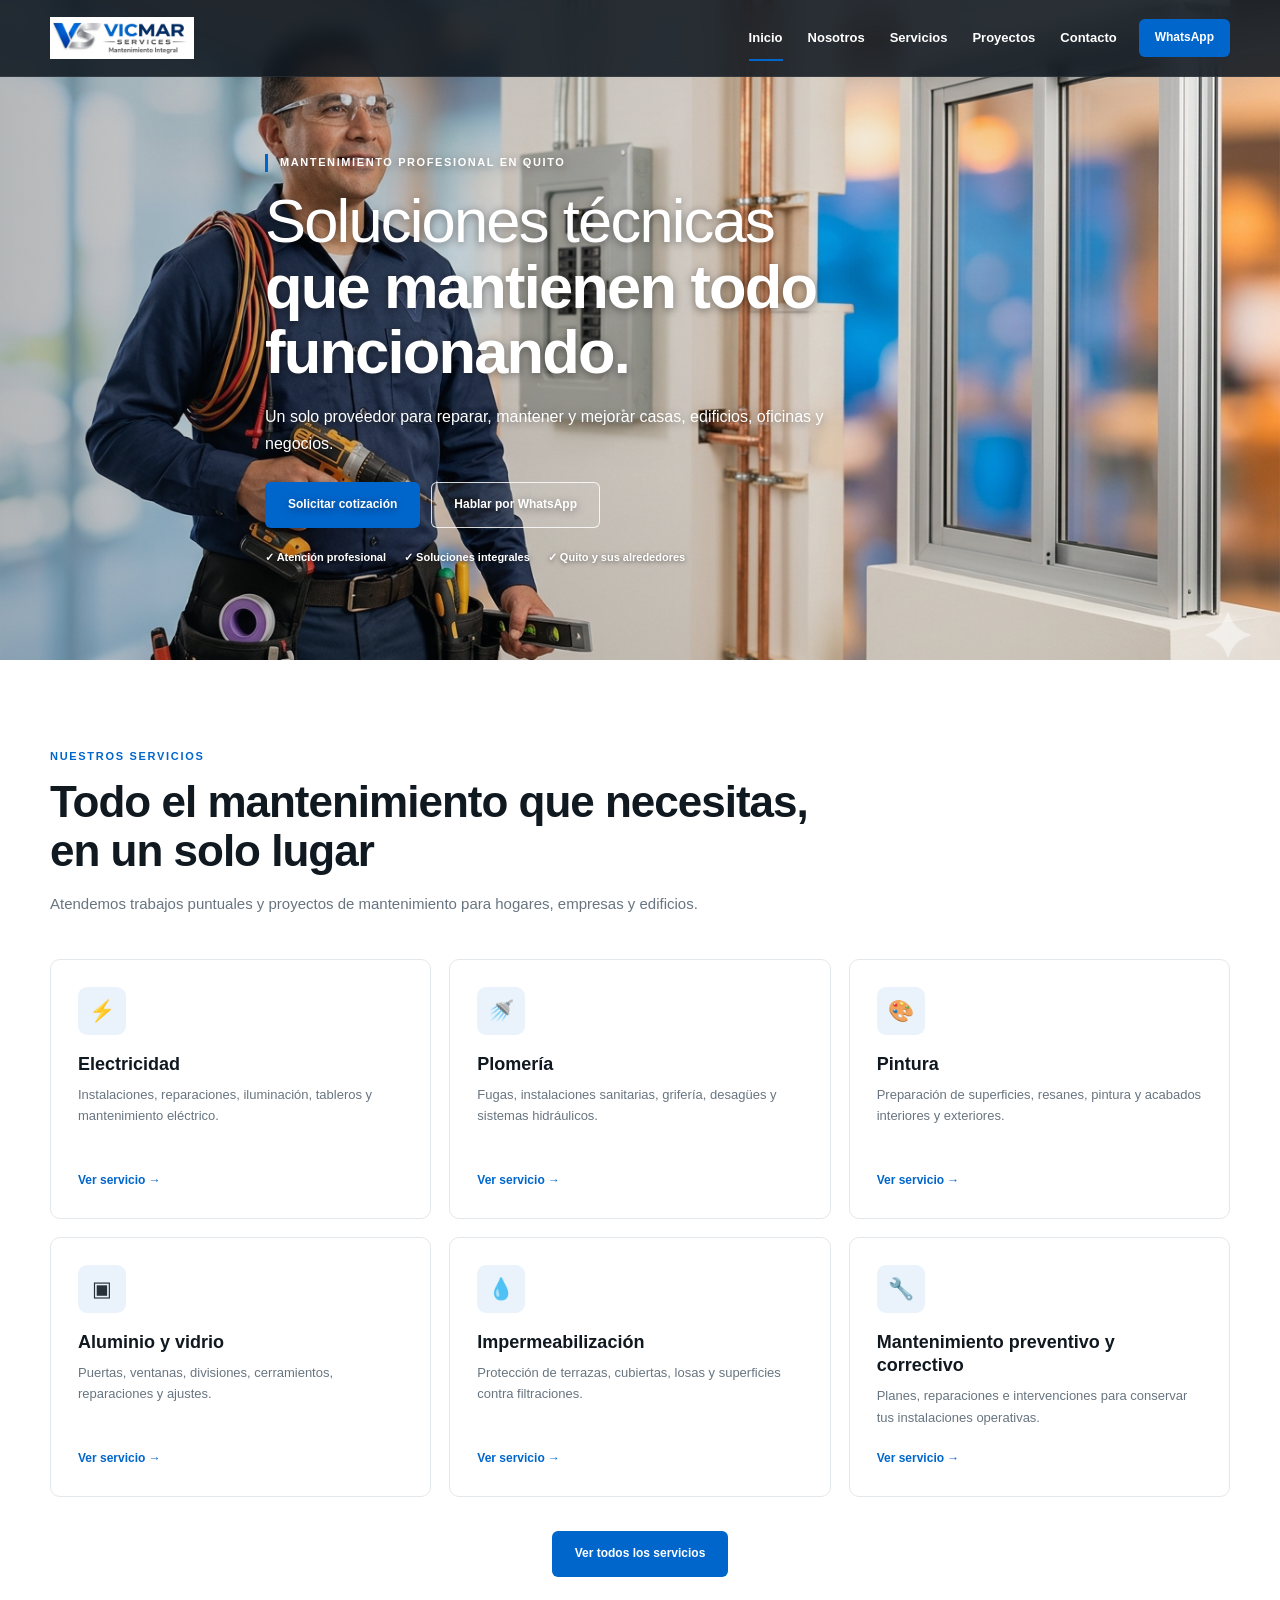
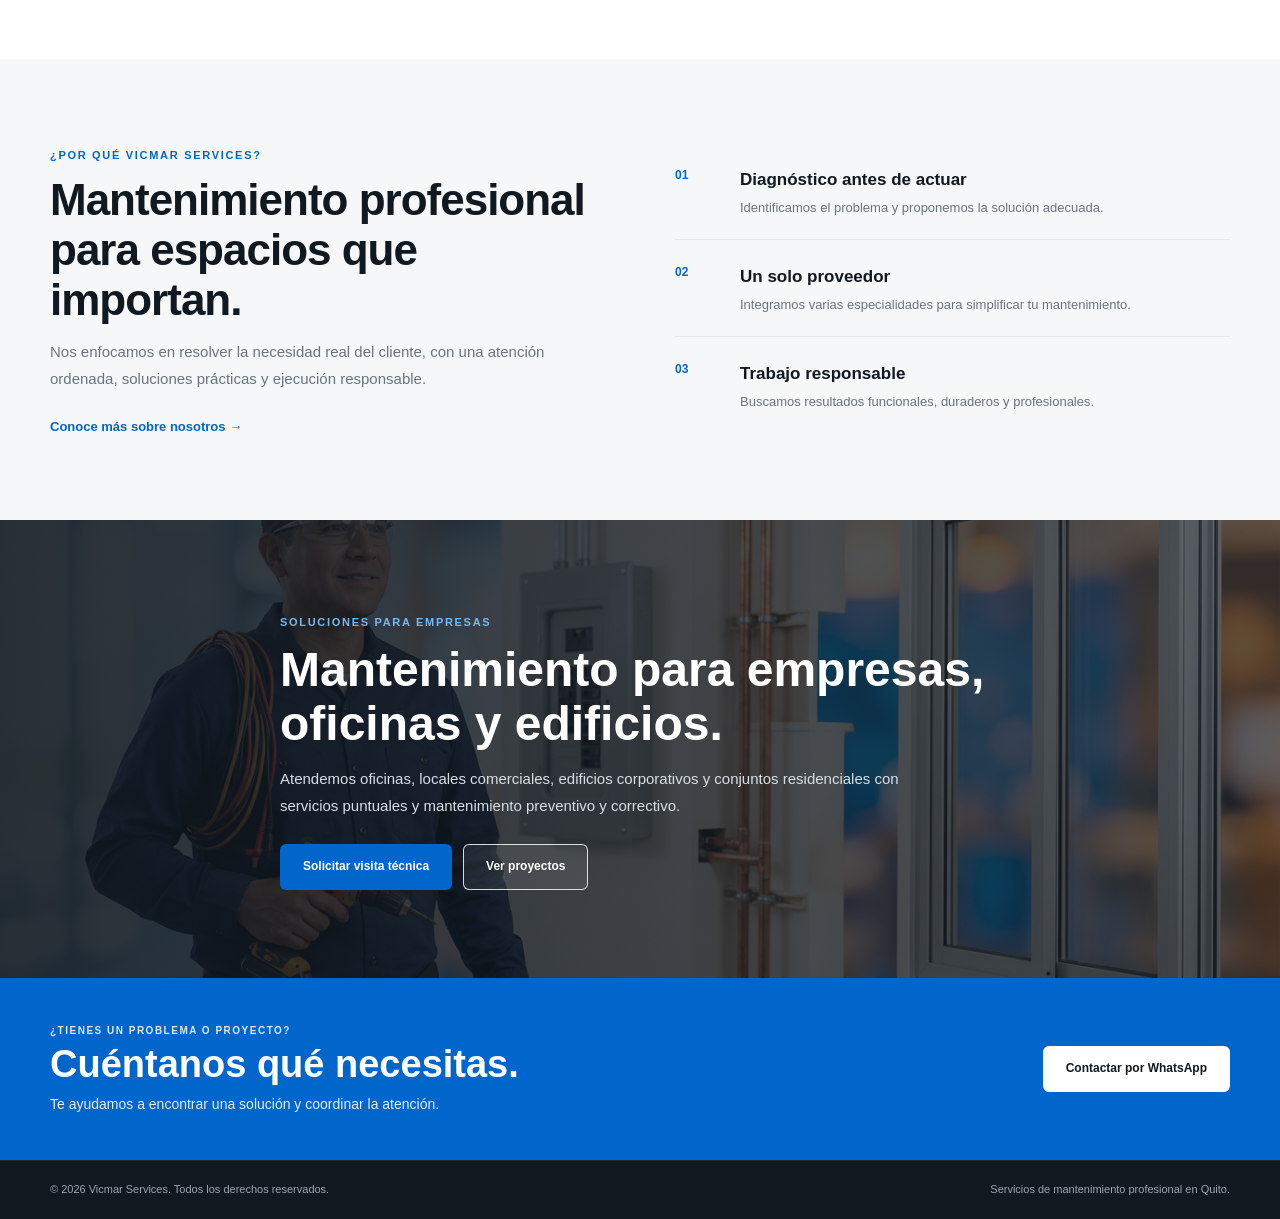
==== commit 063391de: "Replace brand logo image in index.html" ====
--- a/index.html
+++ b/index.html
@@ -49,7 +49,7 @@
 <header class="header">
     <div class="container nav-container">
         <a href="index.html" class="brand-logo" aria-label="Vicmar Services - Inicio">
-            <img src="img/leyenda1.png" alt="Vicmar Services" class="brand-logo-img" width="320" height="70">
+            <img src="img/leyenda2.png" alt="Vicmar Services" class="brand-logo-img" width="320" height="70">
         </a>
         <nav class="nav" id="mainNav" aria-label="Navegación principal">
             <a href="index.html" class="active" aria-current="page">Inicio</a>
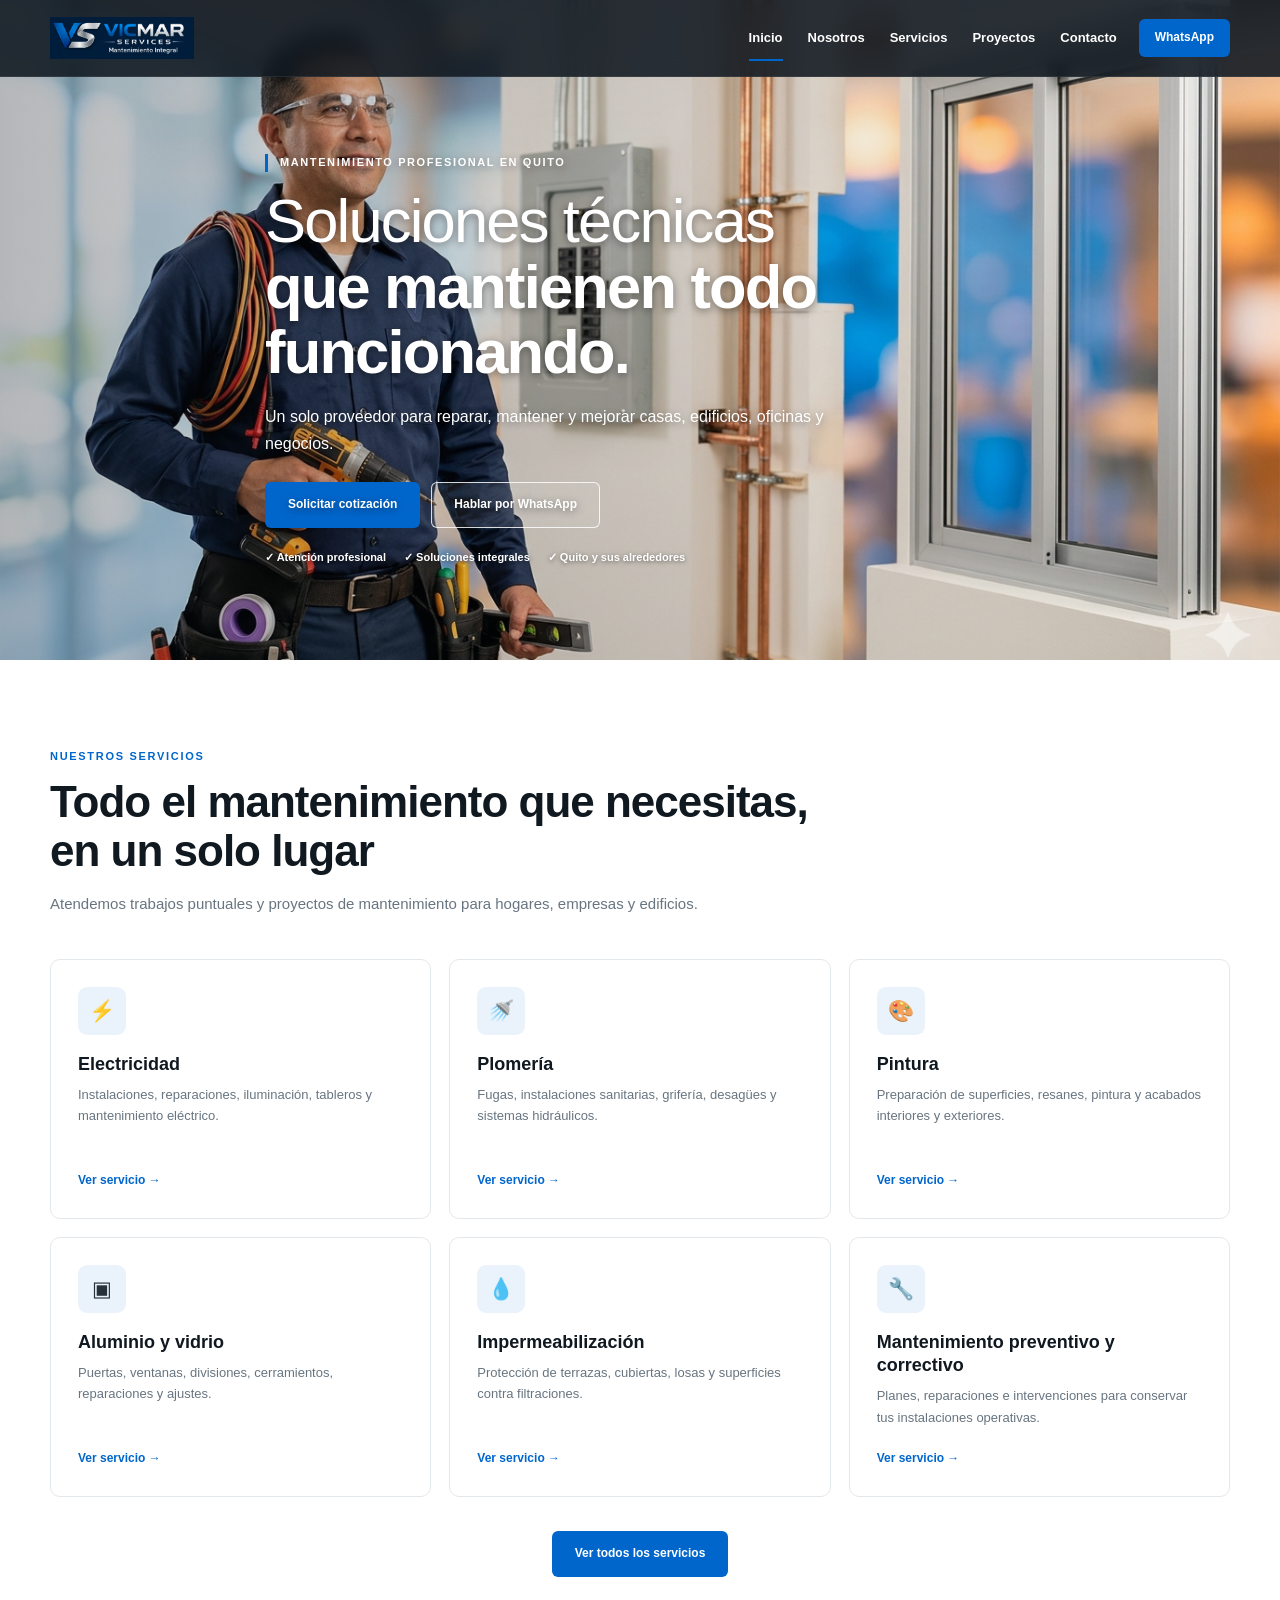
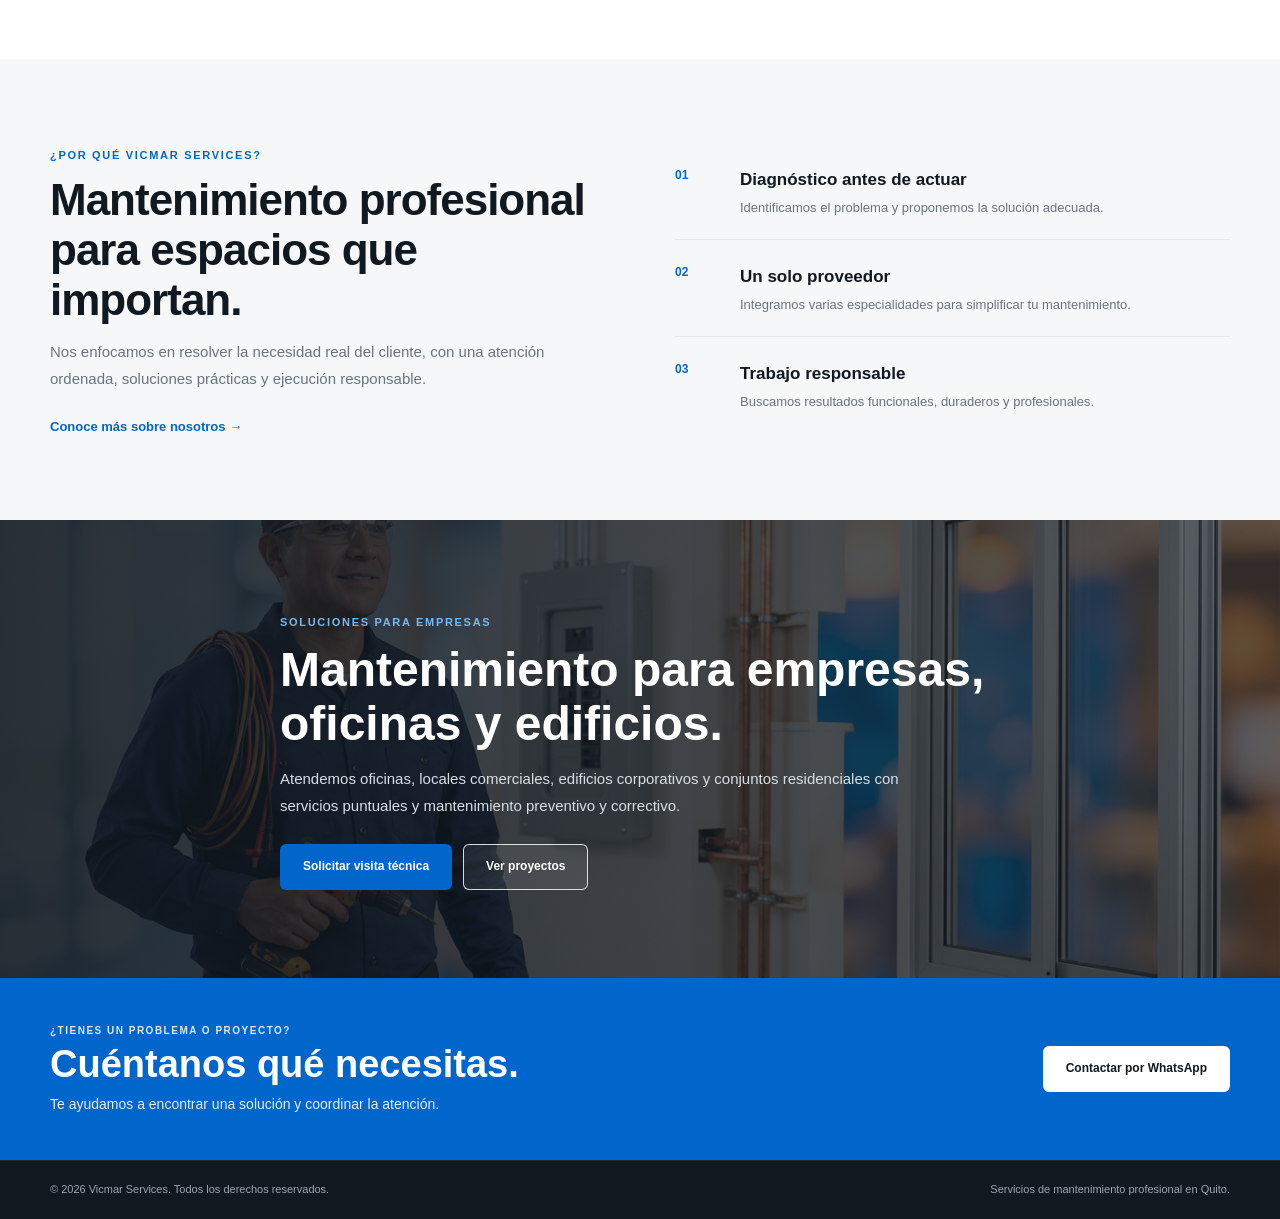
==== commit f33f9d6b: "Update brand logo image source in index.html" ====
--- a/index.html
+++ b/index.html
@@ -49,7 +49,7 @@
 <header class="header">
     <div class="container nav-container">
         <a href="index.html" class="brand-logo" aria-label="Vicmar Services - Inicio">
-            <img src="img/leyenda2.png" alt="Vicmar Services" class="brand-logo-img" width="320" height="70">
+            <img src="img/leyenda.png" alt="Vicmar Services" class="brand-logo-img" width="320" height="70">
         </a>
         <nav class="nav" id="mainNav" aria-label="Navegación principal">
             <a href="index.html" class="active" aria-current="page">Inicio</a>
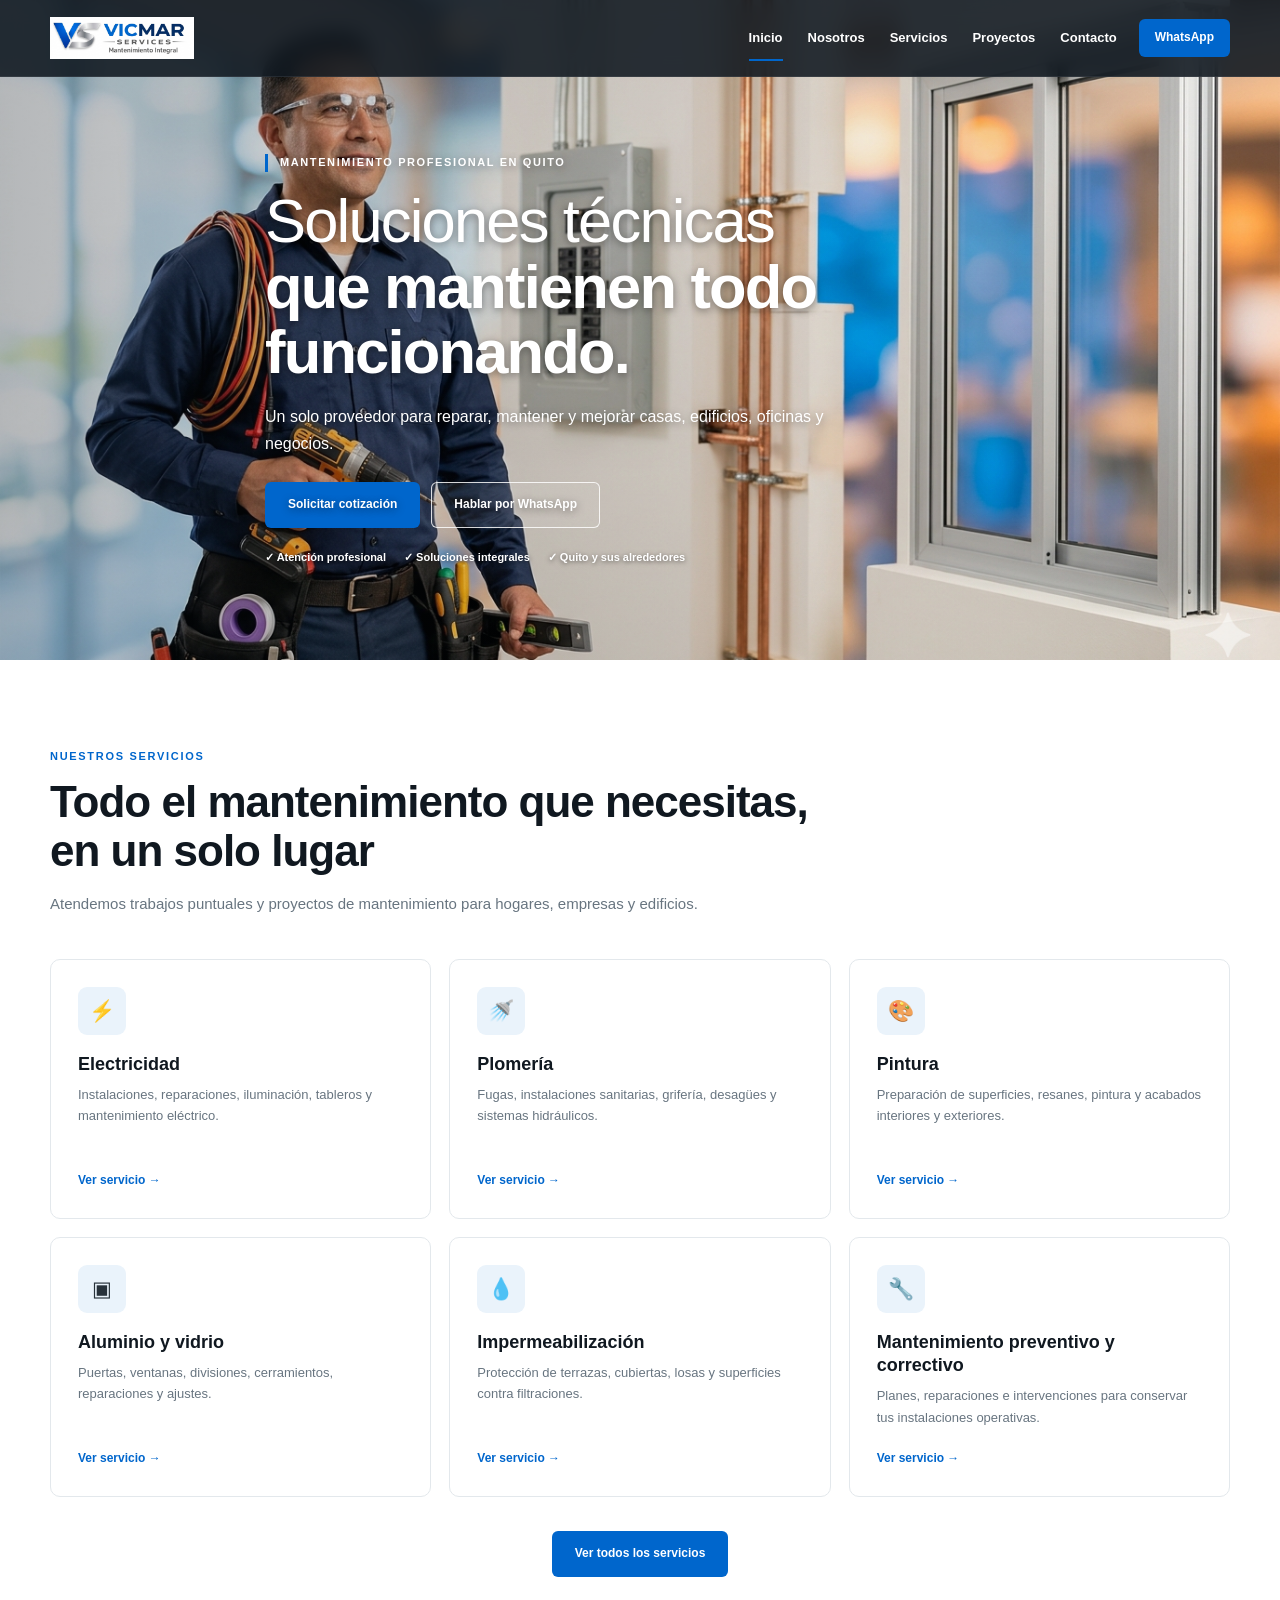
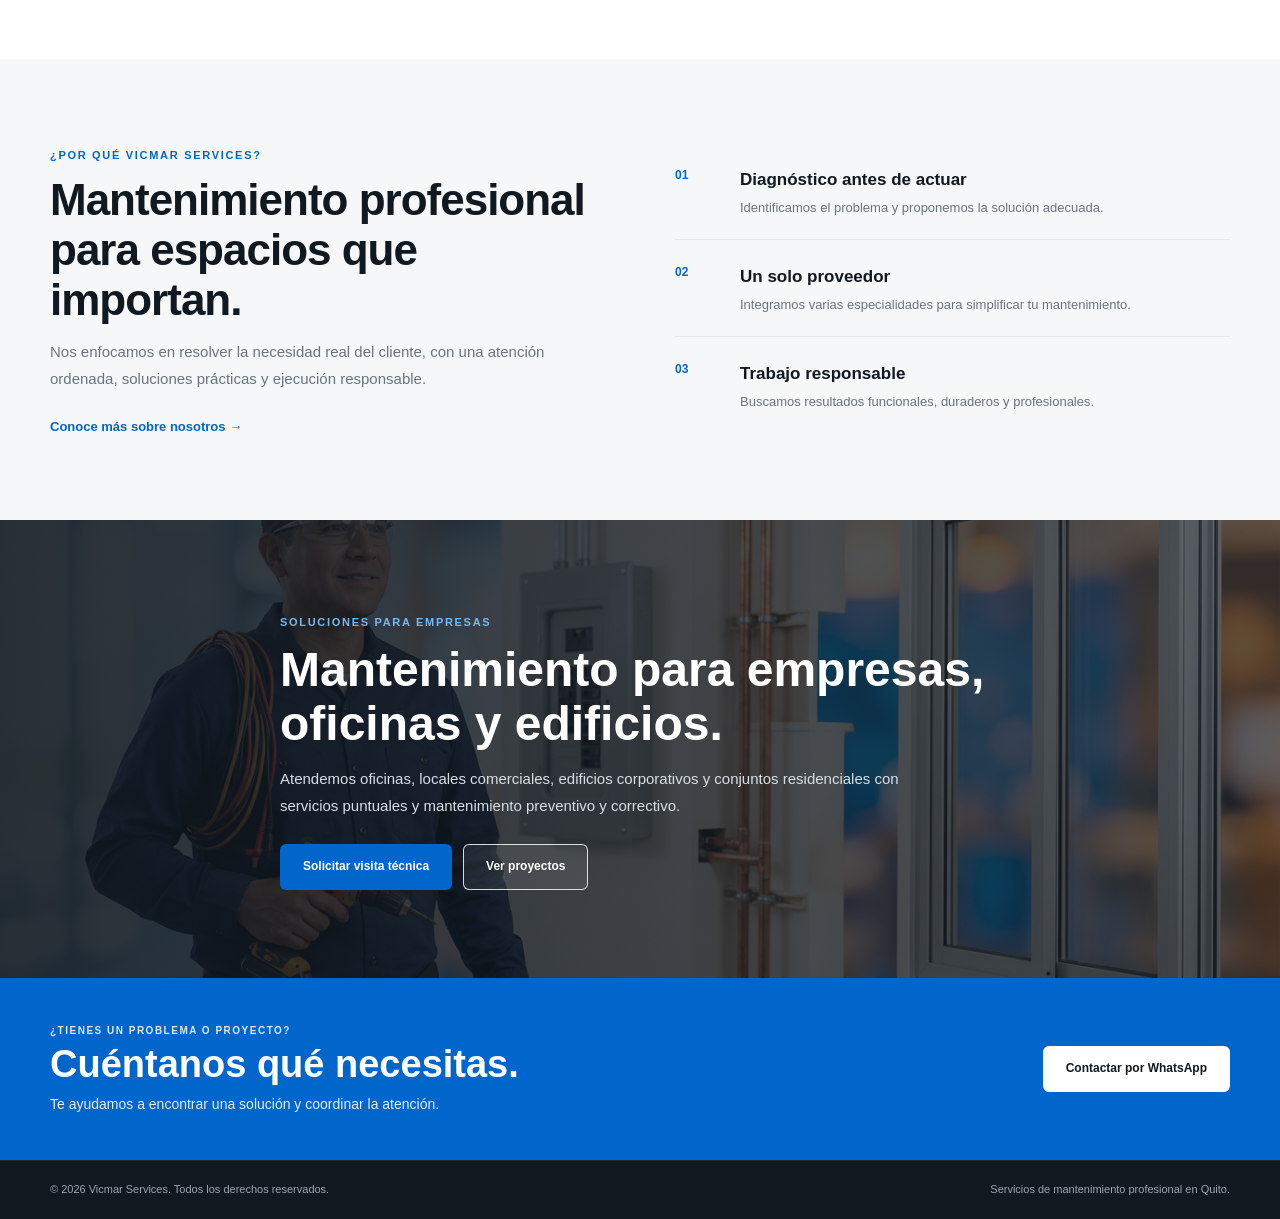
==== commit 5b81dd9f: "Replace brand logo image with a new file" ====
--- a/index.html
+++ b/index.html
@@ -49,7 +49,7 @@
 <header class="header">
     <div class="container nav-container">
         <a href="index.html" class="brand-logo" aria-label="Vicmar Services - Inicio">
-            <img src="img/leyenda.png" alt="Vicmar Services" class="brand-logo-img" width="320" height="70">
+            <img src="img/leyenda1.png" alt="Vicmar Services" class="brand-logo-img" width="580" height="220">
         </a>
         <nav class="nav" id="mainNav" aria-label="Navegación principal">
             <a href="index.html" class="active" aria-current="page">Inicio</a>
